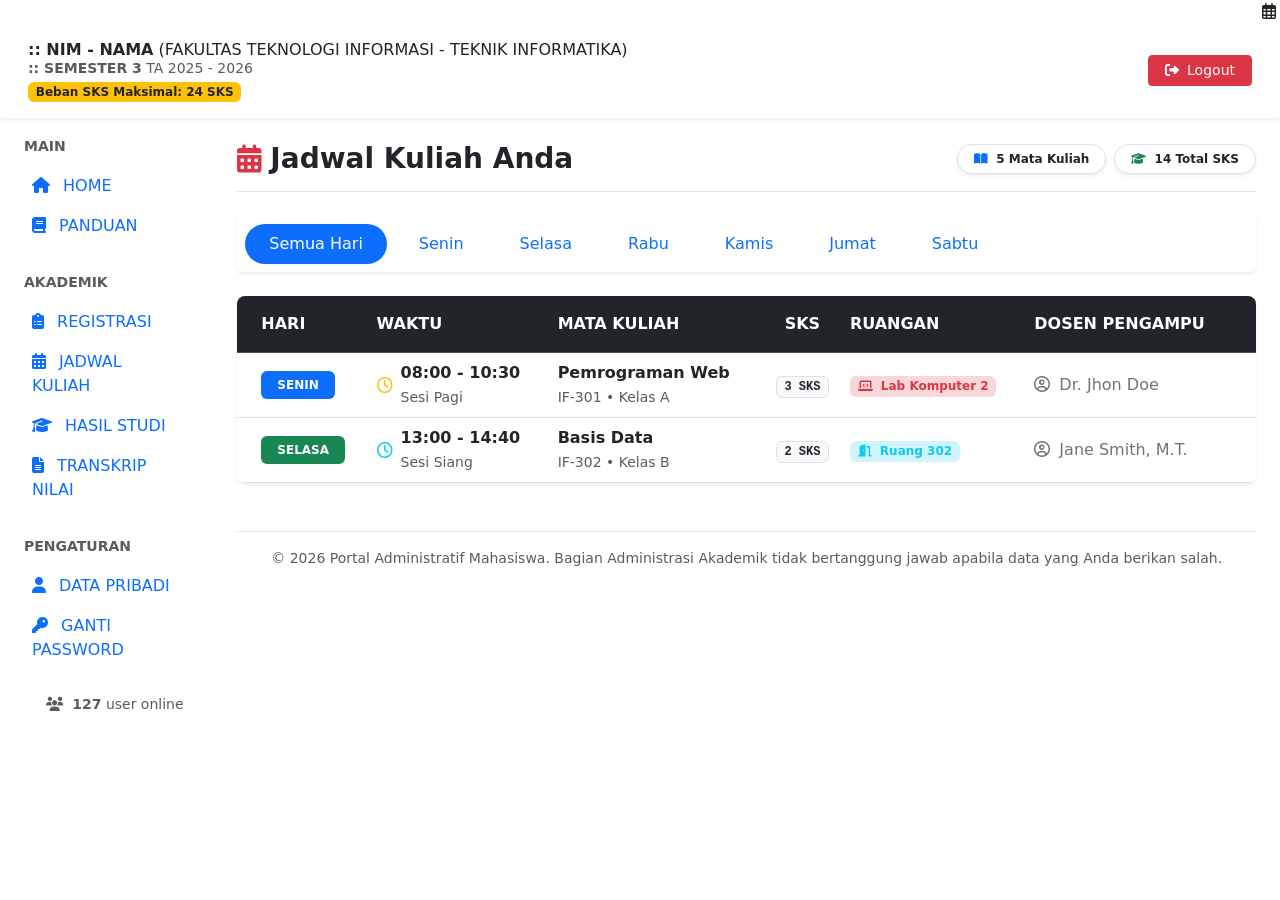
==== jadwal.html @ c61beccc "Add files via upload" ====
<!DOCTYPE html>
<html lang="id">

<head>
  <meta charset="UTF-8">
  <meta name="viewport" content="width=device-width, initial-scale=1.0">
  <title>Jadwal Kuliah - Portal Administratif Mahasiswa</title>

  <link href="https://cdn.jsdelivr.net/npm/bootstrap@5.3.2/dist/css/bootstrap.min.css" rel="stylesheet">
  <link rel="stylesheet" href="https://cdnjs.cloudflare.com/ajax/libs/font-awesome/6.4.0/css/all.min.css">
  <link rel="stylesheet" href="../css/style.css">


</head>

<body>

  <div class="top-date-bar text-end">
    <i class="far fa-calendar-alt me-1"></i> <span id="currentDate"></span>
  </div>

  <div class="header-bar p-3 shadow-sm">
    <div class="container-fluid d-flex flex-column flex-md-row justify-content-between align-items-md-center gap-3">
      <div class="header-info lh-sm">
        <div class="fs-6"><strong>:: NIM - NAMA</strong> (FAKULTAS TEKNOLOGI INFORMASI - TEKNIK INFORMATIKA)</div>
        <div class="small opacity-75"><strong>:: SEMESTER 3</strong> TA 2025 - 2026</div>
        <div class="badge bg-warning text-dark mt-1">Beban SKS Maksimal: 24 SKS</div>
      </div>
      <div>
        <a href="#" class="btn btn-danger btn-sm px-3" onclick="logout(); return false;">
          <i class="fas fa-sign-out-alt me-1"></i> Logout
        </a>
      </div>
    </div>
  </div>

  <div class="container-fluid">
    <div class="row">
      
    <aside class="col-md-3 col-lg-2 p-3 sidebar collapse d-md-block" id="sidebarMenu">
      <div class="mb-4">
        <small class="text-muted text-uppercase fw-bold px-2">Main</small>
        <ul class="nav flex-column sidebar-menu mt-2">
          <li class="nav-item"><a href="index.html" class="nav-link"><i class="fas fa-home me-2"></i> HOME</a></li>
          <li class="nav-item"><a href="panduan.html" class="nav-link"><i class="fas fa-book me-2"></i> PANDUAN</a></li>
        </ul>
      </div>


      <div class="mb-4">
        <small class="text-muted text-uppercase fw-bold px-2">Akademik</small>
        <ul class="nav flex-column sidebar-menu mt-2">
          <li class="nav-item"><a href="krs.html" class="nav-link"><i class="fas fa-clipboard-list me-2"></i>
              REGISTRASI</a></li>
          <li class="nav-item"><a href="jadwal.html" class="nav-link active"><i class="fas fa-calendar-alt me-2"></i>
              JADWAL KULIAH</a></li>
          <li class="nav-item"><a href="khs.html" class="nav-link"><i class="fas fa-graduation-cap me-2"></i> HASIL
              STUDI</a></li>
          <li class="nav-item"><a href="transkrip.html" class="nav-link"><i class="fas fa-file-alt me-2"></i> TRANSKRIP
              NILAI</a></li>
        </ul>
      </div>


      <div class="mb-4">
        <small class="text-muted text-uppercase fw-bold px-2">Pengaturan</small>
        <ul class="nav flex-column sidebar-menu mt-2">
          <li class="nav-item"><a href="profil.html" class="nav-link"><i class="fas fa-user me-2"></i> DATA
              PRIBADI</a></li>
          <li class="nav-item"><a href="password.html" class="nav-link"><i class="fas fa-key me-2"></i> GANTI PASSWORD</a></li>
        </ul>
      </div>

        <div class="user-online-badge text-center small text-muted">
          <i class="fas fa-users me-1 ms-3"></i> <strong>127</strong> user online
        </div>

    </aside>


    <main class="col-md-9 ms-sm-auto col-lg-10 px-md-4 py-4">

      <div
        class="d-flex flex-column flex-md-row justify-content-between align-items-md-center gap-2 mb-4 border-bottom pb-3">
        <div class="d-flex align-items-center gap-2">
          <i class="fas fa-calendar-alt text-danger fs-3"></i>
          <h1 class="h3 mb-0 fw-bold text-dark">Jadwal Kuliah Anda</h1>
        </div>
        <div class="d-flex gap-2">
          <span class="badge bg-white text-dark border py-2 px-3 rounded-pill shadow-sm"><i
              class="fas fa-book-open me-1 text-primary"></i> 5 Mata Kuliah</span>
          <span class="badge bg-white text-dark border py-2 px-3 rounded-pill shadow-sm"><i
              class="fas fa-graduation-cap me-1 text-success"></i> 14 Total SKS</span>
        </div>
      </div>

      <ul class="nav nav-pills gap-2 mb-4 p-2 bg-white rounded shadow-sm scrollable-nav" id="scheduleTab"
        role="tablist">
        <li class="nav-item" role="presentation">
          <button class="nav-link active rounded-pill px-4" id="all-tab" data-bs-toggle="tab"
            data-bs-target="#all-panels" type="button" role="tab">Semua Hari</button>
        </li>
        <li class="nav-item" role="presentation">
          <button class="nav-link rounded-pill px-4" id="senin-tab" data-bs-toggle="tab" data-bs-target="#senin-panel"
            type="button" role="tab">Senin</button>
        </li>
        <li class="nav-item" role="presentation">
          <button class="nav-link rounded-pill px-4" id="selasa-tab" data-bs-toggle="tab" data-bs-target="#selasa-panel"
            type="button" role="tab">Selasa</button>
        </li>
        <li class="nav-item" role="presentation">
          <button class="nav-link rounded-pill px-4" id="rabu-tab" data-bs-toggle="tab" data-bs-target="#rabu-panel"
            type="button" role="tab">Rabu</button>
        </li>
        <li class="nav-item" role="presentation">
          <button class="nav-link rounded-pill px-4" id="kamis-tab" data-bs-toggle="tab" data-bs-target="#kamis-panel"
            type="button" role="tab">Kamis</button>
        </li>
        <li class="nav-item" role="presentation">
          <button class="nav-link rounded-pill px-4" id="jumat-tab" data-bs-toggle="tab" data-bs-target="#jumat-panel"
            type="button" role="tab">Jumat</button>
        </li>
        <li class="nav-item" role="presentation">
          <button class="nav-link rounded-pill px-4" id="sabtu-tab" data-bs-toggle="tab" data-bs-target="#sabtu-panel"
            type="button" role="tab">Sabtu</button>
        </li>
      </ul>

      <div class="tab-content" id="scheduleTabContent">

        <div class="tab-pane fade show active" id="all-panels" role="tabpanel">

          <div class="card shadow-sm border-0 rounded-3 overflow-hidden d-none d-md-block">
            <div class="table-responsive">
              <table class="table table-hover align-middle mb-0">
                <thead class="table-dark">
                  <tr>
                    <th class="ps-4 py-3 text-uppercase fs-7 tracking-wider">Hari</th>
                    <th class="py-3 text-uppercase fs-7 tracking-wider">Waktu</th>
                    <th class="py-3 text-uppercase fs-7 tracking-wider">Mata Kuliah</th>
                    <th class="py-3 text-center text-uppercase fs-7 tracking-wider">SKS</th>
                    <th class="py-3 text-uppercase fs-7 tracking-wider">Ruangan</th>
                    <th class="py-3 pe-4 text-uppercase fs-7 tracking-wider">Dosen Pengampu</th>
                  </tr>
                </thead>
                <tbody>
                  <tr>
                    <td class="ps-4"><span class="badge bg-primary px-3 py-2 fw-bold rounded">SENIN</span></td>
                    <td>
                      <div class="d-flex align-items-center gap-2">
                        <i class="far fa-clock text-warning"></i>
                        <div>
                          <span class="fw-bold d-block text-dark">08:00 - 10:30</span>
                          <small class="text-muted text-xs">Sesi Pagi</small>
                        </div>
                      </div>
                    </td>
                    <td>
                      <span class="fw-bold text-dark d-block">Pemrograman Web</span>
                      <small class="text-muted">IF-301 &bull; Kelas A</small>
                    </td>
                    <td class="text-center"><span class="badge bg-light text-dark border px-2.5 py-1.5 font-monospace">3
                        SKS</span></td>
                    <td><span class="badge bg-danger-subtle text-danger px-2.5 py-1.5"><i
                          class="fas fa-laptop-code me-1"></i> Lab Komputer 2</span></td>
                    <td class="pe-4 text-secondary fw-medium"><i class="far fa-user-circle me-1"></i> Dr. Jhon Doe
                    </td>
                  </tr>

                  <tr>
                    <td class="ps-4"><span class="badge bg-success px-3 py-2 fw-bold rounded">SELASA</span></td>
                    <td>
                      <div class="d-flex align-items-center gap-2">
                        <i class="far fa-clock text-info"></i>
                        <div>
                          <span class="fw-bold d-block text-dark">13:00 - 14:40</span>
                          <small class="text-muted text-xs">Sesi Siang</small>
                        </div>
                      </div>
                    </td>
                    <td>
                      <span class="fw-bold text-dark d-block">Basis Data</span>
                      <small class="text-muted">IF-302 &bull; Kelas B</small>
                    </td>
                    <td class="text-center"><span class="badge bg-light text-dark border px-2.5 py-1.5 font-monospace">2
                        SKS</span></td>
                    <td><span class="badge bg-info-subtle text-info px-2.5 py-1.5"><i class="fas fa-door-open me-1"></i>
                        Ruang 302</span></td>
                    <td class="pe-4 text-secondary fw-medium"><i class="far fa-user-circle me-1"></i> Jane Smith,
                      M.T.
                    </td>
                  </tr>
                </tbody>
              </table>
            </div>
          </div>

          <div class="d-block d-md-none">
            <div class="card border-0 shadow-sm rounded-3 mb-3 border-start border-primary border-4">
              <div class="card-body p-3">
                <div class="d-flex justify-content-between align-items-start mb-2">
                  <span class="badge bg-primary fw-bold">SENIN</span>
                  <span class="badge bg-light text-dark border font-monospace">3 SKS</span>
                </div>
                <h5 class="fw-bold text-dark mb-1 fs-6">Pemrograman Web</h5>
                <p class="text-muted small mb-3"><i class="far fa-user-circle me-1"></i> Dr. Jhon Doe</p>
                <div
                  class="d-flex justify-content-between align-items-center bg-light p-2 rounded-2 small text-secondary">
                  <div><i class="far fa-clock me-1 text-warning"></i> 08:00 - 10:30</div>
                  <div><i class="fas fa-laptop-code me-1 text-danger"></i> Lab 2</div>
                </div>
              </div>
            </div>

            <div class="card border-0 shadow-sm rounded-3 mb-3 border-start border-success border-4">
              <div class="card-body p-3">
                <div class="d-flex justify-content-between align-items-start mb-2">
                  <span class="badge bg-success fw-bold">SELASA</span>
                  <span class="badge bg-light text-dark border font-monospace">2 SKS</span>
                </div>
                <h5 class="fw-bold text-dark mb-1 fs-6">Basis Data</h5>
                <p class="text-muted small mb-3"><i class="far fa-user-circle me-1"></i> Jane Smith, M.T.</p>
                <div
                  class="d-flex justify-content-between align-items-center bg-light p-2 rounded-2 small text-secondary">
                  <div><i class="far fa-clock me-1 text-info"></i> 13:00 - 14:40</div>
                  <div><i class="fas fa-door-open me-1 text-info"></i> R. 302</div>
                </div>
              </div>
            </div>
          </div>

        </div>

        <div class="tab-pane fade" id="senin-panel" role="tabpanel"></div>
        <div class="tab-pane fade" id="selasa-panel" role="tabpanel"></div>
        <div class="tab-pane fade" id="rabu-panel" role="tabpanel"></div>
        <div class="tab-pane fade" id="kamis-panel" role="tabpanel"></div>
        <div class="tab-pane fade" id="jumat-panel" role="tabpanel"></div>
        <div class="tab-pane fade" id="sabtu-panel" role="tabpanel"></div>

      </div>

      <footer class="text-center text-muted small mt-5 border-top pt-3">
        <p>
          &copy; 2026 Portal Administratif Mahasiswa.
          Bagian Administrasi Akademik tidak bertanggung jawab apabila data yang Anda berikan salah.
        </p>
      </footer>

    </main>

  </div>
  </div>

  <script src="https://cdn.jsdelivr.net/npm/bootstrap@5.3.2/dist/js/bootstrap.bundle.min.js"></script>
  <script src="../js/app.js"></script>
  <script src="../js/jadwal.js"></script>
</body>

</html>
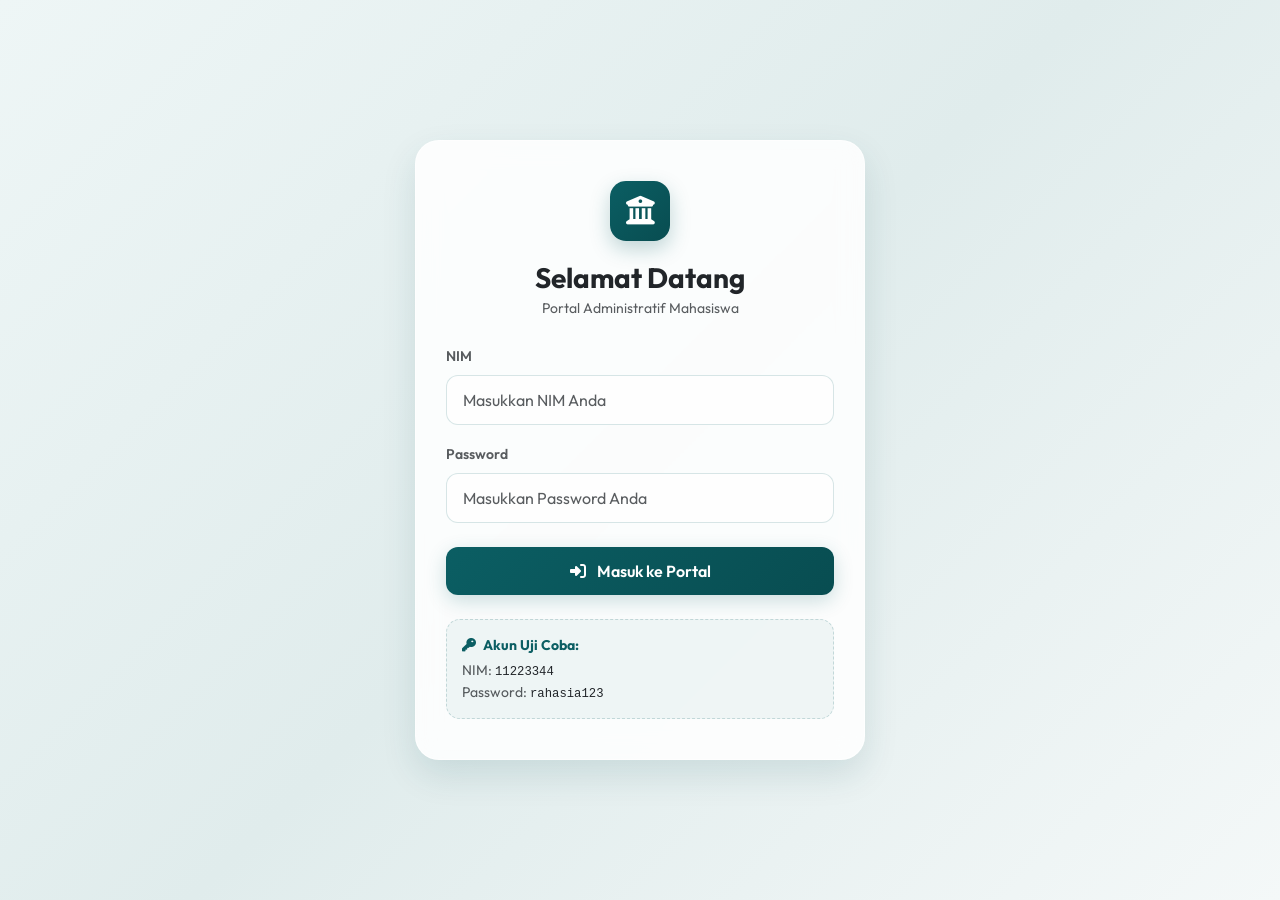
==== commit dc6f2707: "Update jadwal.html" ====
--- a/jadwal.html
+++ b/jadwal.html
@@ -8,7 +8,7 @@
 
   <link href="https://cdn.jsdelivr.net/npm/bootstrap@5.3.2/dist/css/bootstrap.min.css" rel="stylesheet">
   <link rel="stylesheet" href="https://cdnjs.cloudflare.com/ajax/libs/font-awesome/6.4.0/css/all.min.css">
-  <link rel="stylesheet" href="../css/style.css">
+  <link rel="stylesheet" href="style.css">
 
 
 </head>
@@ -253,8 +253,8 @@
   </div>
 
   <script src="https://cdn.jsdelivr.net/npm/bootstrap@5.3.2/dist/js/bootstrap.bundle.min.js"></script>
-  <script src="../js/app.js"></script>
-  <script src="../js/jadwal.js"></script>
+  <script src="app.js"></script>
+  <script src="jadwal.js"></script>
 </body>
 
-</html>+</html>
--- a/style.css
+++ b/style.css
@@ -0,0 +1,412 @@
+/* Import Outfit Google Font for Premium Typography */
+@import url('https://fonts.googleapis.com/css2?family=Outfit:wght@300;400;500;600;700;800&display=swap');
+
+:root {
+  /* Darker Teal Color Palette (from User's image top date bar & dark teal design) */
+  --primary-teal: #0B5E63;       /* Dark teal color matching the top bar image */
+  --medium-teal: #084D51;        /* Deep rich dark teal */
+  --accent-teal: #1C858A;        /* Highlight teal */
+  --light-teal: #4CAFB4;         /* Soft mint teal */
+  --very-light-teal: #E0F2F1;    /* Accent light teal */
+  
+  /* Additional UI Colors */
+  --bg-gradient: linear-gradient(135deg, #eef6f6 0%, #e0ecec 50%, #f4f8f8 100%);
+  --card-bg: rgba(255, 255, 255, 0.85);
+  --card-border: rgba(255, 255, 255, 0.6);
+  --glass-shadow: 0 8px 32px 0 rgba(8, 77, 81, 0.08);
+  --hover-shadow: 0 12px 40px 0 rgba(8, 77, 81, 0.15);
+  --glass-blur: blur(12px);
+  --text-dark: #0f2b2d;
+  --text-muted: #537073;
+  
+  --transition-smooth: all 0.3s cubic-bezier(0.25, 0.8, 0.25, 1);
+}
+
+body {
+  background: var(--bg-gradient);
+  font-family: 'Outfit', sans-serif;
+  color: var(--text-dark);
+  min-height: 100vh;
+  overflow-x: hidden;
+}
+
+/* Custom Scrollbar for Premium Feel */
+::-webkit-scrollbar {
+  width: 8px;
+  height: 8px;
+}
+::-webkit-scrollbar-track {
+  background: rgba(11, 94, 99, 0.05);
+}
+::-webkit-scrollbar-thumb {
+  background: var(--light-teal);
+  border-radius: 4px;
+}
+::-webkit-scrollbar-thumb:hover {
+  background: var(--accent-teal);
+}
+
+/* Top Date Bar */
+.top-date-bar {
+  background-color: var(--primary-teal);
+  color: #ffffff;
+  font-size: 0.85rem;
+  font-weight: 500;
+  padding: 8px 24px;
+  letter-spacing: 0.5px;
+  border-bottom: 1px solid rgba(255, 255, 255, 0.1);
+  backdrop-filter: var(--glass-blur);
+}
+
+/* Header Bar */
+.header-bar {
+  background: linear-gradient(135deg, var(--primary-teal) 0%, var(--medium-teal) 100%);
+  color: white;
+  border-bottom-left-radius: 16px;
+  border-bottom-right-radius: 16px;
+  box-shadow: 0 10px 30px -10px rgba(8, 77, 81, 0.3);
+  margin-bottom: 20px;
+}
+
+.header-bar .badge {
+  font-weight: 500;
+  font-size: 0.8rem;
+  padding: 6px 12px;
+  border-radius: 8px;
+  border: 1px solid rgba(255, 255, 255, 0.2);
+}
+
+/* Glassmorphism Sidebar */
+.sidebar {
+  background: var(--card-bg);
+  backdrop-filter: var(--glass-blur);
+  -webkit-backdrop-filter: var(--glass-blur);
+  border: 1px solid var(--card-border);
+  border-radius: 16px;
+  min-height: calc(100vh - 140px);
+  margin-top: 10px;
+  margin-bottom: 20px;
+  box-shadow: var(--glass-shadow);
+  padding: 24px 16px !important;
+  transition: var(--transition-smooth);
+}
+
+.sidebar-menu .nav-link {
+  color: var(--text-muted);
+  font-weight: 500;
+  padding: 12px 16px;
+  border-radius: 12px;
+  margin-bottom: 8px;
+  display: flex;
+  align-items: center;
+  transition: var(--transition-smooth);
+}
+
+.sidebar-menu .nav-link i {
+  font-size: 1.1rem;
+  transition: var(--transition-smooth);
+}
+
+.sidebar-menu .nav-link:hover {
+  background-color: rgba(11, 94, 99, 0.08);
+  color: var(--primary-teal);
+  transform: translateX(4px);
+}
+
+.sidebar-menu .nav-link.active {
+  background: linear-gradient(135deg, var(--primary-teal) 0%, var(--medium-teal) 100%);
+  color: white !important;
+  box-shadow: 0 4px 15px rgba(8, 77, 81, 0.25);
+}
+
+.sidebar-menu .nav-link.active i {
+  transform: scale(1.1);
+}
+
+/* User Online Pulse Badge */
+.user-online-badge {
+  background: rgba(11, 94, 99, 0.06);
+  border: 1px solid rgba(11, 94, 99, 0.15);
+  border-radius: 12px;
+  padding: 12px;
+  margin-top: 24px;
+  position: relative;
+  overflow: hidden;
+}
+
+.user-online-badge::before {
+  content: '';
+  position: absolute;
+  width: 8px;
+  height: 8px;
+  background-color: #2ec4b6;
+  border-radius: 50%;
+  left: 16px;
+  top: calc(50% - 4px);
+  box-shadow: 0 0 0 0 rgba(46, 196, 182, 0.7);
+  animation: pulse-green 2s infinite;
+}
+
+@keyframes pulse-green {
+  0% {
+    transform: scale(0.95);
+    box-shadow: 0 0 0 0 rgba(46, 196, 182, 0.7);
+  }
+  70% {
+    transform: scale(1);
+    box-shadow: 0 0 0 6px rgba(46, 196, 182, 0);
+  }
+  100% {
+    transform: scale(0.95);
+    box-shadow: 0 0 0 0 rgba(46, 196, 182, 0);
+  }
+}
+
+/* Glass Cards */
+.card {
+  background: var(--card-bg);
+  backdrop-filter: var(--glass-blur);
+  -webkit-backdrop-filter: var(--glass-blur);
+  border: 1px solid var(--card-border) !important;
+  border-radius: 16px !important;
+  box-shadow: var(--glass-shadow);
+  transition: var(--transition-smooth);
+}
+
+/* Hero Banner (inspired by User's scenic/dome tent image style) */
+.hero-banner {
+  position: relative;
+  border-radius: 20px;
+  overflow: hidden;
+  min-height: 300px;
+  display: flex;
+  align-items: center;
+  /* Background image will be set by the user; defaults to a deep teal gradient */
+  background: linear-gradient(135deg, var(--medium-teal) 0%, var(--primary-teal) 60%, var(--accent-teal) 100%);
+  background-size: cover;
+  background-position: center;
+  box-shadow: 0 12px 30px rgba(8, 77, 81, 0.15);
+  border: 1px solid rgba(255, 255, 255, 0.15);
+  transition: var(--transition-smooth);
+}
+
+.hero-overlay {
+  position: absolute;
+  top: 0;
+  left: 0;
+  right: 0;
+  bottom: 0;
+  background: linear-gradient(to right, rgba(8, 77, 81, 0.85) 0%, rgba(11, 94, 99, 0.45) 100%);
+  z-index: 1;
+}
+
+.hero-content {
+  position: relative;
+  z-index: 2;
+  color: white;
+  max-width: 750px;
+  padding: 40px;
+}
+
+.text-shadow {
+  text-shadow: 0 2px 10px rgba(0, 0, 0, 0.4);
+}
+
+.text-teal {
+  color: var(--primary-teal) !important;
+}
+
+/* Premium Stat Cards */
+.stat-card {
+  position: relative;
+  overflow: hidden;
+}
+
+.stat-card.border-primary {
+  border-left: 5px solid var(--primary-teal) !important;
+}
+
+.stat-card.border-success {
+  border-left: 5px solid var(--accent-teal) !important;
+}
+
+.stat-card.border-info {
+  border-left: 5px solid #ffb703 !important; /* Gold achievement accent for GPA */
+}
+
+.stat-card:hover {
+  transform: translateY(-6px);
+  box-shadow: var(--hover-shadow);
+}
+
+.stat-card::after {
+  content: '';
+  position: absolute;
+  top: -50%;
+  right: -20%;
+  width: 120px;
+  height: 120px;
+  background: radial-gradient(circle, rgba(11, 94, 99, 0.05) 0%, transparent 70%);
+  border-radius: 50%;
+  pointer-events: none;
+}
+
+.stat-card .card-body {
+  padding: 24px;
+}
+
+.stat-card h6 {
+  font-weight: 600;
+  letter-spacing: 0.5px;
+  color: var(--text-muted);
+}
+
+.stat-card .fs-2 {
+  font-weight: 800;
+  color: var(--primary-teal);
+  letter-spacing: -0.5px;
+}
+
+/* Quick Navigation Links */
+.nav-links .btn-outline-secondary {
+  background: var(--card-bg);
+  border: 1px solid var(--card-border);
+  color: var(--text-dark);
+  border-radius: 14px;
+  padding: 16px;
+  font-weight: 600;
+  text-align: left;
+  display: flex;
+  align-items: center;
+  transition: var(--transition-smooth);
+  box-shadow: 0 4px 12px rgba(8, 77, 81, 0.02);
+}
+
+.nav-links .btn-outline-secondary:hover {
+  background: linear-gradient(135deg, rgba(11, 94, 99, 0.05) 0%, rgba(28, 133, 138, 0.05) 100%);
+  border-color: var(--light-teal);
+  color: var(--primary-teal);
+  transform: translateY(-4px);
+  box-shadow: 0 8px 20px rgba(8, 77, 81, 0.08);
+}
+
+.nav-links .btn-outline-secondary i {
+  font-size: 1.3rem;
+  transition: var(--transition-smooth);
+}
+
+.nav-links .btn-outline-secondary:hover i {
+  transform: scale(1.15) rotate(-5deg);
+}
+
+/* Glassmorphism Alert Info */
+.alert-warning, .alert-info {
+  background: rgba(255, 255, 255, 0.75);
+  backdrop-filter: var(--glass-blur);
+  -webkit-backdrop-filter: var(--glass-blur);
+  border: 1px solid var(--card-border) !important;
+  border-left: 5px solid #ffb703 !important;
+  border-radius: 16px !important;
+  box-shadow: var(--glass-shadow);
+  color: var(--text-dark);
+}
+
+.alert-info {
+  border-left: 5px solid var(--accent-teal) !important;
+}
+
+/* Custom Table Design for Jadwal and KHS */
+.table {
+  color: var(--text-dark);
+}
+
+.table-hover tbody tr:hover {
+  background-color: rgba(11, 94, 99, 0.04) !important;
+}
+
+.table th {
+  font-weight: 600;
+  background-color: var(--primary-teal) !important;
+  color: white !important;
+  border: none;
+}
+
+.table td {
+  border-bottom: 1px solid rgba(11, 94, 99, 0.08);
+}
+
+/* Buttons */
+.btn-success {
+  background: linear-gradient(135deg, var(--medium-teal) 0%, var(--primary-teal) 100%);
+  border: none;
+  border-radius: 10px;
+  font-weight: 500;
+  padding: 10px 24px;
+  box-shadow: 0 4px 15px rgba(8, 77, 81, 0.2);
+  transition: var(--transition-smooth);
+}
+
+.btn-success:hover {
+  background: linear-gradient(135deg, var(--primary-teal) 0%, var(--medium-teal) 100%);
+  transform: translateY(-2px);
+  box-shadow: 0 6px 20px rgba(8, 77, 81, 0.3);
+}
+
+.btn-danger {
+  border-radius: 10px;
+  font-weight: 500;
+  transition: var(--transition-smooth);
+}
+
+.btn-danger:hover {
+  transform: translateY(-2px);
+}
+
+/* Progress bar customization */
+.progress {
+  background-color: rgba(11, 94, 99, 0.08);
+  border-radius: 10px;
+  overflow: hidden;
+  height: 16px !important;
+}
+
+.progress-bar-striped {
+  background-image: linear-gradient(45deg, rgba(255, 255, 255, 0.15) 25%, transparent 25%, transparent 50%, rgba(255, 255, 255, 0.15) 50%, rgba(255, 255, 255, 0.15) 75%, transparent 75%, transparent);
+}
+
+/* Media Queries */
+@media (max-width: 768px) {
+  .sidebar {
+    min-height: auto;
+    margin-top: 0;
+  }
+}
+
+.password-card {
+      max-width: 550px;
+      margin: 0 auto;
+    }
+    .btn-save {
+      background: linear-gradient(135deg, #0B5E63, #084D51);
+      border: none;
+      font-weight: 600;
+      transition: 0.2s;
+    }
+    .btn-save:hover {
+      transform: translateY(-2px);
+      box-shadow: 0 5px 12px rgba(11,94,99,0.3);
+    }
+
+.guide-content p {
+      margin-bottom: 1rem;
+      line-height: 1.6;
+    }
+    .guide-content h5 {
+      margin-top: 1.5rem;
+      margin-bottom: 0.75rem;
+      font-weight: 700;
+      color: var(--primary-teal);
+    }
+    .guide-card {
+      border-left: 5px solid var(--accent-teal);
+    }
